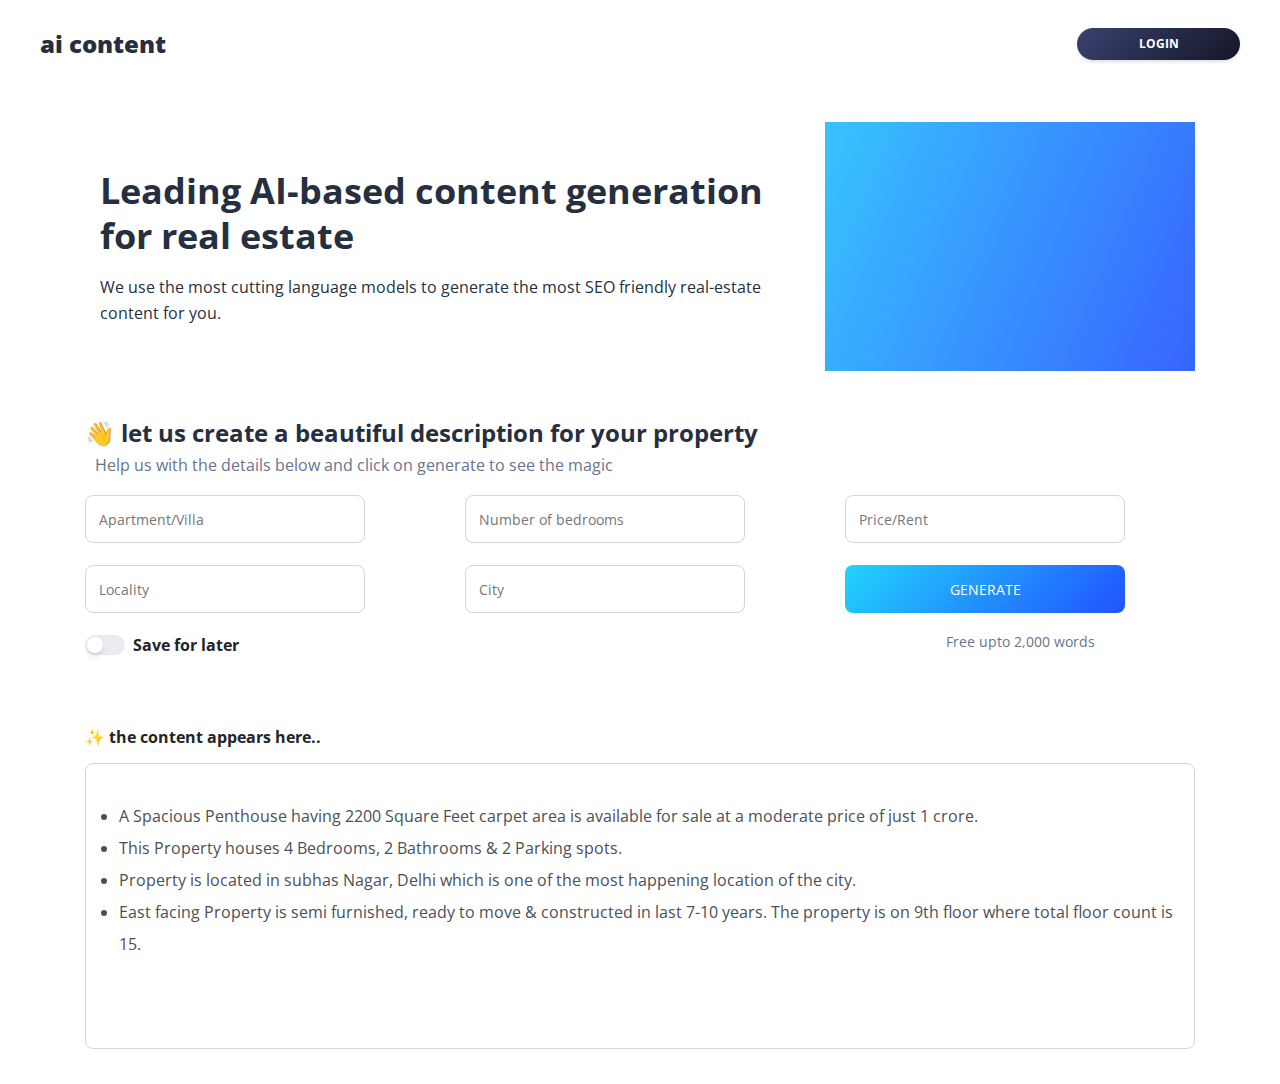
==== aicontent.html @ 3b6623f3 "ai_content" ====
<!DOCTYPE html>
<html lang="en">

<head>
    <meta charset="utf-8" />
    <meta http-equiv="X-UA-Compatible" content="IE=edge" />
    <meta name="viewport" content="width=device-width, minimum-scale=1, initial-scale=1, shrink-to-fit=no" />

    <title>
       PropVR
    </title>

    <meta name="format-detection" content="telephone=no" />
    <meta name="msapplication-tap-highlight" content="no" />
    <meta name="theme-color" content="#000" />

    <meta name="description" content="" />
    <meta name="author" content="Patrick David" />

    <!-- Favicons -->
    <link rel="icon shortcut" href="assets/img/favicon-32.png" sizes="16x16" type="image/png" />
    <link rel="icon" href="assets/img/favicon-32.png" sizes="32x32" type="image/png" />
    <link rel="icon" href="assets/img/favicon-48.png" sizes="48x48" type="image/png" />
    <link rel="icon" href="assets/img/favicon-62.png" sizes="62x62" type="image/png" />
    <link rel="icon" href="assets/img/favicon-96.png" sizes="96x96" type="image/png" />

    <!-- Canonical -->
    <link rel="canonical" href="/" />

    <!-- Open Graph -->
    <meta property="og:image" content="" />
    <meta property="og:title" content="" />
    <meta property="og:description" content="" />
    <meta property="og:url" content="" />

    <!-- Twitter -->
    <meta name="twitter:card" content="summary" />
    <meta name="twitter:site" content="" />
    <meta name="twitter:creator" content="" />
    <meta name="twitter:url" content="" />
    <meta name="twitter:title" content="" />
    <meta name="twitter:description" content="" />
    <meta name="twitter:image" content="" />

    <!-- Custom css -->
    <link href="https://fonts.googleapis.com/css?family=Open Sans" rel="stylesheet">
    <link rel="stylesheet" href="assets/css/style.css" />
    <!-- <link rel="stylesheet" href="assets/css/custom.css" /> -->
    <style>
    html,body,p,[class|="btn"],h1, .h1, h2, .h2, h3, .h3, h4, .h4, h5, .h5, h6, .h6,span{
        font-family: 'Open Sans';
        font-weight: bold !important;
        background-color: #fff !important;
    }

#header{
    height: 87px;
    display: flex;
    align-items: center;
    margin-bottom: 20px;
}

/* .row{
    width: 100%;
    margin: 0;
} */

.login_btn{
    background: linear-gradient(135deg, #3A416F 0%, #141727 100%);
    box-shadow: 0px 3px 5px -1px rgb(0 0 0 / 9%), 0px 2px 3px -1px rgb(0 0 0 / 7%);
    border-radius: 16px;
    font-weight: bold;
    font-size: 12px;
    line-height: 12px;
    color: #fff;
    padding: 8px 32px 8px 32px;
    width: 163px;
    height: 32px;
    display: flex;
    align-items: center;
    cursor: pointer;
    justify-content: center;
}
.heading{
    font-weight: 800 !important;
    font-size: 24px;
    color: #252F40;
}

@media only screen and (min-width:425px){
    .heading_mid{
        display: block !important;
    }
}

.title_content{
    font-size: 36px;
    line-height: 45px;
    color: #252F40;
    padding-bottom: 16px;
}

.title_content1{
    font-size: 16px;
line-height: 26px;
font-weight: normal !important;
color: #252F40;
}
.curve_div{
    background-image: url(https://demos.creative-tim.com/soft-ui-design-system-pro/assets/img/curved-images/curved5.jpg);
    position: relative;
    transform: translateY(-119px) scaleY(2);
    height: 249px;
}
.h-100{
    height: 100% !important;
}

.w-100{
    width: 100 !important;
}
.z-index-2 {
    z-index: 2!important;
}
.top-0 {
    top: 0!important;
}
.start-0 {
    left: 0!important;
}
.position-absolute {
    position: absolute!important;
}
.ms-n2 {
    margin-left: -.5rem!important;
}
.mask {
    position: absolute;
    background-position: 50%;
    top: 0;
    left: 0;
    width: 100%;
    height: 100%;
    opacity: .8;
    background-image: linear-gradient(310deg,#2152ff,#21d4fd);
    opacity: .9!important;
}

.bg-cover{
    background-size: cover;
}
@media only screen and (min-width:767px) and (max-width:991.95px){
    .input_row{
        flex-direction: column;
        align-items: center;
    }
}
@media only screen and (min-width:767px){
    .input_box_div{
        padding-bottom: 22px;
    }
}
.input_box{
    background: #FFFFFF;
    border: 1px solid #D2D6DA;
    box-sizing: border-box;
    border-radius: 8px;
    height: 48px;
    width: 280px;
    padding: 13px;
    color: #495057;
    font-size: 14px;
    line-height: 7px;
    font-weight: normal !important;
}

.input_box:focus,.input_box:focus-visible{
    border: 1px solid #E293D3;
    box-sizing: border-box;
    box-shadow: 0px 0px 0px 2px #E9AEDE;
    border-radius: 8px;
    outline: none;
}

.generate_btn{
    width: 280px;
    height: 48px;
    background: linear-gradient(135deg, #21D4FD 0%, #2152FF 100%);
    /* box-shadow: 0px 4px 7px -1px rgba(0, 0, 0, 0.11), 0px 2px 4px -1px rgba(0, 0, 0, 0.07); */
    border-radius: 8px;
    padding: 14px 100px;
    color: #fff;
    font-size: 14px;
    line-height: 7px;
    font-weight: normal !important;
    cursor: pointer;
}
.generate_btn:hover,.generate_btn:active ,.generate_btn:focus{
    background: linear-gradient(135deg, #21D4FD 0%, #2152FF 100%);
    box-shadow: 0px 3px 5px -1px rgba(0, 0, 0, 0.09), 0px 2px 3px -1px rgba(0, 0, 0, 0.07);
    border-radius: 8px;
    outline: none !important;
}

.input_toggle_box{
    border: 1px solid #e9ecef;
    position: relative;
    background-color: rgba(58,65,111,.1);
    height: 20px;
    width: 40px;
    appearance: none;
    background-image: none;
    background-position: 0;
    border-radius: 10px;
    transition: background-color .25s ease,border-color .25s ease,background-position .15s ease-in-out,opacity .15s ease-out,box-shadow .15s ease-in-out;
}

.input_toggle_box:after{
    transition: transform .25s ease-in-out,background-color .25s ease-in-out;
    content: "";
    width: 1rem;
    height: 1rem;
    border-radius: 50%;
    position: absolute;
    background-color: #fff;
    transform: translateX(1px);
    box-shadow: 0 0.25rem 0.375rem -0.0625rem hsl(0deg 0% 8% / 12%), 0 0.125rem 0.25rem -0.0625rem hsl(0deg 0% 8% / 7%);
    top: 1px;
}
.input_toggle_box:checked:after{
    transform: translateX(21px);
}
.input_toggle_box:checked{
    background: rgba(58, 65, 111, 0.95);
    border-radius: 10px;
}
.ai_content_ul{
    list-style: disc;
    line-height: 32px;
    padding: 18px 10px 80px 13px;
    color: #495057;
    font-size: 16px;
    font-weight: 400 !important;
}
.keywords{
    font-size: 14px;
    font-weight: normal !important;
    color: #67748E;
}

.ul_border{
    border: 1px solid #D2D6DA;
    border-radius: 8px;
    padding: 18px 10px 8px 20px;
    margin-top: 18px;
    margin-bottom: 20px;
}
</style>

 </head>

<body  class="visible">
    <!--  Main Wrap  -->
    <div id="main-wrap">
        <!--  Header & Menu  -->
        <header id="header">
            <div style="width:100%" class="wrap-header--padding-lg">
                <div class="row" style="align-items: center;flex-wrap: nowrap;">
                    <div class="col-md-2">
                        <div class="heading">ai content</div>
                    </div>
                    <div style="display: none;" class="col-md-7 heading_mid"></div>
                    <div class="col-md-3" style="display: flex;justify-content: flex-end;">
                        <div class="login_btn">
                            LOGIN
                        </div>
                    </div>
                </div> 
            </div>
        </header>
        <!--  END Header & Menu  -->
        <div class="page-content">
            <section data-padding="col" >
                <div class="container">
                    <div class="card">
                        <div class="row" style="width: 100%;margin: 0;align-items: center;">
                            <div class="col-md-8">
                                <div class="title_content">Leading AI-based content generation
                                                    for real estate
                                </div>
                                <div class="title_content1">
                                                    We use the most cutting language models to generate the most SEO friendly real-estate content for you.
                                </div>
                            </div>
                            <div class="col-md-4" style="overflow: hidden;padding: 0;">
                                <div class="col-md-12 position-relative bg-cover px-0 curve_div">
                                    <div class="position-absolute z-index-2 w-100 h-100 top-0 start-0 d-lg-block d-none">
                                                        <img src="https://demos.creative-tim.com/soft-ui-design-system-pro/assets/img/wave-1.svg" class="h-100 ms-n2" alt="vertical-wave">
                                    </div>
                                    <div class="z-index-2 text-center d-flex h-100 w-100 d-flex m-auto justify-content-center">
                                        <div class="mask"></div>    
                                    </div>
                            </div>
                        </div>
                    </div>
                </div>
                    <div class="row" data-padding="xstop">
                        <div class="col-md-12">
                            <div style="font-size: 24px;color: #252F40;">
                                👋  let us create a beautiful description for your property</div>
                        </div>
                        <div class="col-md-12">
                           <div style="font-size: 16px;padding-top: 12px;margin-left: 10px" class=" keywords">
                            Help us with the details below and click on generate to see the magic
                           </div> 
                        </div>
                    </div>
                    <div style="padding-top: 22px;padding-bottom: 22px;"  class="row input_row">
                        <div class="col-md-4 input_box_div">
                            <input class="input_box" placeholder="Apartment/Villa" type="text"/>
                        </div>
                        <div class="col-md-4 input_box_div">
                            <input class="input_box" placeholder="Number of bedrooms" type="text"/>
                        </div>
                        <div class="col-md-4 input_box_div">
                            <input class="input_box" placeholder="Price/Rent" type="text"/>
                        </div>

                        <div class="col-md-4 input_box_div">
                            <input class="input_box" placeholder="Locality" type="text"/>
                        </div>
                        <div class="col-md-4 input_box_div">
                            <input class="input_box" placeholder="City" type="text"/>
                        </div>
                        <div class="col-md-4 input_box_div">
                            <button class="generate_btn">GENERATE</button>
                        </div>
                        <div class="col-md-12">
                            <div class="row">
                                <div class="col-md-8">
                                        <input class="input_toggle_box" type="checkbox" id="flexSwitchCheckDefault">
                                        <label style="transform: translate(4px,-4px);" class="form-check-label" for="flexSwitchCheckDefault">Save for later</label></div><div class="col-md-4">
                                            <div class="keywords text-center">Free upto 2,000 words</div>
                                        </div>
                                    </div>
                                </div>
                    </div>
                  

                    <div class="row" data-padding="xstop">
                        <div class="col-md-12">
                            <div>✨ the content appears here..</div>
                        </div>
                        <div class="col-md-12">
                            <div class="ul_border">
                                <ul class="ai_content_ul">
                                    <li>A Spacious Penthouse having 2200 Square Feet carpet area is available for sale at a moderate price of just 1 crore. </li>
                                    <li> This Property houses 4 Bedrooms, 2 Bathrooms & 2 Parking spots. </li>
                                    <li> Property is located in subhas Nagar, Delhi which is one of the most happening location of the city. </li>
                                    <li>East facing Property is semi furnished, ready to move & constructed in last 7-10 years. The property is on 9th floor where total floor count is 15.</li>
                                </ul>
                            </div>
                           
                        </div>
                    </div>
                </div>
            </section>
        </div>
    </div>
    <!--  END: Main Wrap  -->
    <!--  Scripts  -->
<script src="https://cdn.propvr.tech/js/jquery-3.3.1.min.js"></script>
<script src="assets/js/elements.js"></script>


</body>
</html>
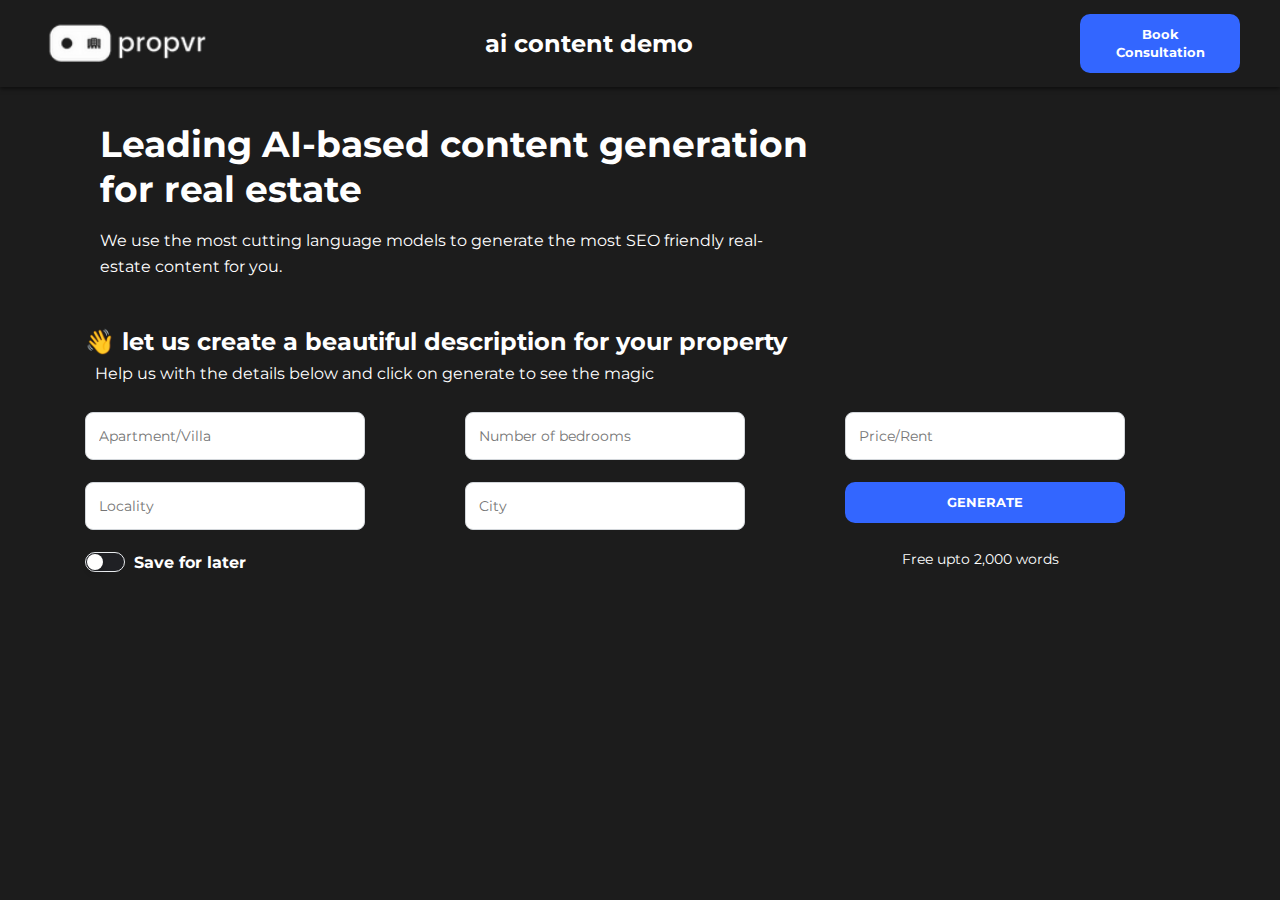
==== commit 8ca60d8f: "folder arrangement" ====
--- a/aicontent.html
+++ b/aicontent.html
@@ -43,48 +43,113 @@
     <meta name="twitter:image" content="" />
 
     <!-- Custom css -->
-    <link href="https://fonts.googleapis.com/css?family=Open Sans" rel="stylesheet">
+    <link href="https://fonts.googleapis.com/css2?family=Montserrat&display=swap" rel="stylesheet">
+    <link rel="stylesheet" href="https://cdn.propvr.tech/css/owl.css">
     <link rel="stylesheet" href="assets/css/style.css" />
     <!-- <link rel="stylesheet" href="assets/css/custom.css" /> -->
     <style>
-    html,body,p,[class|="btn"],h1, .h1, h2, .h2, h3, .h3, h4, .h4, h5, .h5, h6, .h6,span{
-        font-family: 'Open Sans';
-        font-weight: bold !important;
-        background-color: #fff !important;
-    }
+        html,body,p,[class|="btn"],h1, .h1, h2, .h2, h3, .h3, h4, .h4, h5, .h5, h6, .h6,span{
+    font-family: 'Montserrat';
+    font-weight: bold !important;
+    background-color: #1c1c1c !important;
+}
 
 #header{
     height: 87px;
+    background-color: #1c1c1c;
+    -webkit-box-shadow: 0 2px 4px 0 rgb(0 0 0 / 50%);
     display: flex;
     align-items: center;
     margin-bottom: 20px;
 }
-
-/* .row{
-    width: 100%;
-    margin: 0;
-} */
-
-.login_btn{
-    background: linear-gradient(135deg, #3A416F 0%, #141727 100%);
-    box-shadow: 0px 3px 5px -1px rgb(0 0 0 / 9%), 0px 2px 3px -1px rgb(0 0 0 / 7%);
-    border-radius: 16px;
-    font-weight: bold;
-    font-size: 12px;
-    line-height: 12px;
-    color: #fff;
-    padding: 8px 32px 8px 32px;
-    width: 163px;
-    height: 32px;
-    display: flex;
-    align-items: center;
-    cursor: pointer;
-    justify-content: center;
-}
+ .book_consult{
+            width: 160px;
+            font-size: 13px;
+            padding: 12px 16px;
+            background: #3366ff;
+            text-align: center;
+            color: #ffff;
+            border-radius: 10px;
+            line-height: 1.33;
+            cursor: pointer;
+            font-weight: bold;
+            outline: none !important;
+ }
+    
+.btn_margin{
+    margin-left: 5px;
+    margin-right: 5px;
+    font-size: 14px;
+    padding: 0 !important;
+    border: 1px solid  #979797 !important;
+    color: #ffffff !important;
+    font-weight: normal !important;
+}
+      .url_input{
+        border-radius: 10px;
+        border: solid 1px #e4e9f2;
+        width: 100%;
+        height: 48px;
+        padding-left: 20px;
+        outline: none;
+        padding-right: 90px;
+      }
+
+.url_go_btn{
+        width: 68px;
+        font-size: 12px;
+        position: relative;
+        float: right;
+        top: -44px;
+        right: 10px;
+        height: 41px;
+         padding: 0;
+}
+
+
+
+@media only screen and (max-width:991.5px){
+    .navbar-brand>img{
+       width: 100px !important; 
+    }
+}
+
+.input_error{
+    border: solid 2px #ff4040 !important;
+}
+
+@media only screen and (max-width:562px){
+    .book_consult_div{
+        display: none !important;
+    }
+
+    .book_consult_mobile1{
+        display: flex !important;
+    }
+
+    #header{
+        margin-bottom:0px;
+    }
+}
+
+@media only screen and (min-width:768px) and (max-width:780px){
+    .book_consult_div{
+        display: block !important;
+    }
+
+}
+.book_consult_mobile{
+    float: right;
+    margin-top: 20px;
+    margin-right: 20px;
+}
+
+
+
 .heading{
     font-weight: 800 !important;
     font-size: 24px;
-    color: #252F40;
+    color: #fff;
 }
 
 @media only screen and (min-width:425px){
@@ -96,7 +161,7 @@
 .title_content{
     font-size: 36px;
     line-height: 45px;
-    color: #252F40;
+    color: #fff;
     padding-bottom: 16px;
 }
 
@@ -104,51 +169,10 @@
     font-size: 16px;
 line-height: 26px;
 font-weight: normal !important;
-color: #252F40;
-}
-.curve_div{
-    background-image: url(https://demos.creative-tim.com/soft-ui-design-system-pro/assets/img/curved-images/curved5.jpg);
-    position: relative;
-    transform: translateY(-119px) scaleY(2);
-    height: 249px;
-}
-.h-100{
-    height: 100% !important;
-}
-
-.w-100{
-    width: 100 !important;
-}
-.z-index-2 {
-    z-index: 2!important;
-}
-.top-0 {
-    top: 0!important;
-}
-.start-0 {
-    left: 0!important;
-}
-.position-absolute {
-    position: absolute!important;
-}
-.ms-n2 {
-    margin-left: -.5rem!important;
-}
-.mask {
-    position: absolute;
-    background-position: 50%;
-    top: 0;
-    left: 0;
-    width: 100%;
-    height: 100%;
-    opacity: .8;
-    background-image: linear-gradient(310deg,#2152ff,#21d4fd);
-    opacity: .9!important;
-}
-
-.bg-cover{
-    background-size: cover;
-}
+color: #fff ;
+}
+
+
 @media only screen and (min-width:767px) and (max-width:991.95px){
     .input_row{
         flex-direction: column;
@@ -175,31 +199,11 @@
 }
 
 .input_box:focus,.input_box:focus-visible{
-    border: 1px solid #E293D3;
+    border: 1px solid #3366ff;
     box-sizing: border-box;
-    box-shadow: 0px 0px 0px 2px #E9AEDE;
+    box-shadow: 0px 0px 0px 2px #3366ff;
     border-radius: 8px;
     outline: none;
-}
-
-.generate_btn{
-    width: 280px;
-    height: 48px;
-    background: linear-gradient(135deg, #21D4FD 0%, #2152FF 100%);
-    /* box-shadow: 0px 4px 7px -1px rgba(0, 0, 0, 0.11), 0px 2px 4px -1px rgba(0, 0, 0, 0.07); */
-    border-radius: 8px;
-    padding: 14px 100px;
-    color: #fff;
-    font-size: 14px;
-    line-height: 7px;
-    font-weight: normal !important;
-    cursor: pointer;
-}
-.generate_btn:hover,.generate_btn:active ,.generate_btn:focus{
-    background: linear-gradient(135deg, #21D4FD 0%, #2152FF 100%);
-    box-shadow: 0px 3px 5px -1px rgba(0, 0, 0, 0.09), 0px 2px 3px -1px rgba(0, 0, 0, 0.07);
-    border-radius: 8px;
-    outline: none !important;
 }
 
 .input_toggle_box{
@@ -231,31 +235,40 @@
     transform: translateX(21px);
 }
 .input_toggle_box:checked{
-    background: rgba(58, 65, 111, 0.95);
+    background:#3366ff;
     border-radius: 10px;
 }
+
+
 .ai_content_ul{
     list-style: disc;
     line-height: 32px;
     padding: 18px 10px 80px 13px;
-    color: #495057;
+    color: #fff;
     font-size: 16px;
     font-weight: 400 !important;
 }
 .keywords{
     font-size: 14px;
     font-weight: normal !important;
-    color: #67748E;
+    color: #fff;
 }
 
 .ul_border{
-    border: 1px solid #D2D6DA;
+    border: 1px solid #fff;
     border-radius: 8px;
     padding: 18px 10px 8px 20px;
     margin-top: 18px;
     margin-bottom: 20px;
 }
+@media only screen and (min-width:1200px){
+    .free_text{
+        margin-left: -80px;
+        }
+}
+
 </style>
+
 
  </head>
 
@@ -267,13 +280,15 @@
             <div style="width:100%" class="wrap-header--padding-lg">
                 <div class="row" style="align-items: center;flex-wrap: nowrap;">
                     <div class="col-md-2">
-                        <div class="heading">ai content</div>
-                    </div>
-                    <div style="display: none;" class="col-md-7 heading_mid"></div>
-                    <div class="col-md-3" style="display: flex;justify-content: flex-end;">
-                        <div class="login_btn">
-                            LOGIN
-                        </div>
+                        <a class="navbar-brand" href="/">
+                            <img style="width: 170px;" src="assets/img/logo/logo.webp">
+                        </a>
+                    </div>
+                    <div class="col-md-7 text-center" style="font-size: 24px;color: #ffff;">
+                        <div>ai content demo</div>
+                    </div>
+                    <div class="col-md-3 book_consult_div" style="display: flex;justify-content: flex-end;">
+                        <div class="book_consult">Book Consultation</div>
                     </div>
                 </div> 
             </div>
@@ -282,31 +297,24 @@
         <div class="page-content">
             <section data-padding="col" >
                 <div class="container">
-                    <div class="card">
-                        <div class="row" style="width: 100%;margin: 0;align-items: center;">
-                            <div class="col-md-8">
-                                <div class="title_content">Leading AI-based content generation
-                                                    for real estate
-                                </div>
-                                <div class="title_content1">
-                                                    We use the most cutting language models to generate the most SEO friendly real-estate content for you.
-                                </div>
-                            </div>
-                            <div class="col-md-4" style="overflow: hidden;padding: 0;">
-                                <div class="col-md-12 position-relative bg-cover px-0 curve_div">
-                                    <div class="position-absolute z-index-2 w-100 h-100 top-0 start-0 d-lg-block d-none">
-                                                        <img src="https://demos.creative-tim.com/soft-ui-design-system-pro/assets/img/wave-1.svg" class="h-100 ms-n2" alt="vertical-wave">
-                                    </div>
-                                    <div class="z-index-2 text-center d-flex h-100 w-100 d-flex m-auto justify-content-center">
-                                        <div class="mask"></div>    
-                                    </div>
+
+                    <div class="row book_consult_mobile1" style="display: none;justify-content: flex-end;margin-bottom: 20px;">
+                        <div class="book_consult book_consult_mobile">Book Consultation</div>
+                    </div>
+
+                    <div class="row" style="width: 100%;margin: 0;align-items: center;">
+                        <div class="col-md-8">
+                            <div class="title_content">Leading AI-based content generation
+                                                for real estate
+                            </div>
+                            <div class="title_content1">
+                                                We use the most cutting language models to generate the most SEO friendly real-estate content for you.
                             </div>
                         </div>
-                    </div>
-                </div>
-                    <div class="row" data-padding="xstop">
+                     </div>
+                     <div class="row" data-padding="xstop">
                         <div class="col-md-12">
-                            <div style="font-size: 24px;color: #252F40;">
+                            <div style="font-size: 24px;color: #fff;">
                                 👋  let us create a beautiful description for your property</div>
                         </div>
                         <div class="col-md-12">
@@ -315,50 +323,57 @@
                            </div> 
                         </div>
                     </div>
-                    <div style="padding-top: 22px;padding-bottom: 22px;"  class="row input_row">
-                        <div class="col-md-4 input_box_div">
-                            <input class="input_box" placeholder="Apartment/Villa" type="text"/>
-                        </div>
-                        <div class="col-md-4 input_box_div">
-                            <input class="input_box" placeholder="Number of bedrooms" type="text"/>
-                        </div>
-                        <div class="col-md-4 input_box_div">
-                            <input class="input_box" placeholder="Price/Rent" type="text"/>
-                        </div>
-
-                        <div class="col-md-4 input_box_div">
-                            <input class="input_box" placeholder="Locality" type="text"/>
-                        </div>
-                        <div class="col-md-4 input_box_div">
-                            <input class="input_box" placeholder="City" type="text"/>
-                        </div>
-                        <div class="col-md-4 input_box_div">
-                            <button class="generate_btn">GENERATE</button>
+                    <form id="ai_content_generate">
+                    <div style="padding-top: 30px;padding-bottom: 30px;"  class="row input_row">
+                       
+                            <div class="col-md-4 input_box_div">
+                                <input id="apartment" class="input_box" placeholder="Apartment/Villa" type="text" required/>
+                            </div>
+                            <div class="col-md-4 input_box_div">
+                                <input id="bedrooms" class="input_box" placeholder="Number of bedrooms" type="text" required/>
+                            </div>
+                            <div class="col-md-4 input_box_div">
+                                <input id="price" class="input_box" placeholder="Price/Rent" type="text" required/>
+                            </div>
+    
+                            <div class="col-md-4 input_box_div">
+                                <input id="locality" class="input_box" placeholder="Locality" type="text" required/>
+                            </div>
+                            <div class="col-md-4 input_box_div">
+                                <input id="city" class="input_box" placeholder="City" type="text" required/>
+                            </div>
+                            <div class="col-md-4 input_box_div">
+                                <button type="submit" id="generate_btn" style="width:280px" class="book_consult">GENERATE</button>
+                            </div>
+                            <div class="col-md-12">
+                                <div class="row">
+                                    <div class="col-md-8">
+                                            <input class="input_toggle_box" type="checkbox" id="flexSwitchCheckDefault">
+                                            <label style="transform: translate(4px,-4px);color:#fff" class="form-check-label" for="flexSwitchCheckDefault">Save for later</label></div><div class="col-md-4">
+                                                <div class="free_text keywords text-center">Free upto 2,000 words</div>
+                                            </div>
+                                        </div>
+                            </div>
+                       
+                        
+                    </div>
+                </form>
+
+                    <div style="display: none;" class="row" id="resultant_content" data-padding="xstop">
+                        <div class="col-md-12">
+                            <div style="color:#fff">✨ the content appears here..</div>
                         </div>
                         <div class="col-md-12">
-                            <div class="row">
-                                <div class="col-md-8">
-                                        <input class="input_toggle_box" type="checkbox" id="flexSwitchCheckDefault">
-                                        <label style="transform: translate(4px,-4px);" class="form-check-label" for="flexSwitchCheckDefault">Save for later</label></div><div class="col-md-4">
-                                            <div class="keywords text-center">Free upto 2,000 words</div>
-                                        </div>
-                                    </div>
-                                </div>
-                    </div>
-                  
-
-                    <div class="row" data-padding="xstop">
-                        <div class="col-md-12">
-                            <div>✨ the content appears here..</div>
-                        </div>
-                        <div class="col-md-12">
-                            <div class="ul_border">
-                                <ul class="ai_content_ul">
-                                    <li>A Spacious Penthouse having 2200 Square Feet carpet area is available for sale at a moderate price of just 1 crore. </li>
-                                    <li> This Property houses 4 Bedrooms, 2 Bathrooms & 2 Parking spots. </li>
-                                    <li> Property is located in subhas Nagar, Delhi which is one of the most happening location of the city. </li>
-                                    <li>East facing Property is semi furnished, ready to move & constructed in last 7-10 years. The property is on 9th floor where total floor count is 15.</li>
+                            <div style="display: none;" class="ul_border">
+                                <ul id="ai_content_ul" class="ai_content_ul">
+                                  
                                 </ul>
+                            </div>
+                            <div id="loader" style="display: none;margin-top: 20px;">
+                                <p style="font-weight: 600 !important;font-size: 0.7rem;margin: 0px;color: #000;width: 100%;text-align: center;position: absolute;top: 5%;background-color: transparent !important;left: -2%;">
+                                    Hang in there while we do the magic ...
+                                </p>
+                                <img style="width: 100%;height: 100%;border-radius: 20px;max-height: 400px;max-width: 400px;margin: auto;display: flex;" src="https://cdn.glitch.com/e9869345-d55e-432f-82bd-198d1a56feb8%2Fanimation.gif?v=1614169555763">  
                             </div>
                            
                         </div>
@@ -366,12 +381,78 @@
                 </div>
             </section>
         </div>
+
+      
+       
     </div>
+
+    
+
     <!--  END: Main Wrap  -->
     <!--  Scripts  -->
 <script src="https://cdn.propvr.tech/js/jquery-3.3.1.min.js"></script>
 <script src="assets/js/elements.js"></script>
-
-
+<script>
+
+$('#ai_content_generate').submit(function(e){
+    e.preventDefault();
+    $('#resultant_content').show();
+    $('#loader').show();
+    $('#generate_btn').attr('disabled',true);
+    var data = {
+                "id": 11,
+                "type": "sale",
+                "keyword": "Luxurious",
+                "bedrooms": $('#bedrooms').val(),
+                "bathroom": "2",
+                "parking": "1",
+                "furnishing": "semi furnished",
+                "price": $('#price').val(),
+                "area": "1900",
+                "area_type": "carpet",
+                "locality": $('#locality').val(),
+                "city": $('#city').val(),
+                "project": "Gera Greens",
+                "facing": "west",
+                "status": "ready to move",
+                "old": "5",
+                "floor_count": "5",
+                "floor_location": "1",
+                "unit": "",
+                "amenities": ""
+                }
+            var xhr = new XMLHttpRequest();
+            xhr.withCredentials = true;
+            xhr.addEventListener("readystatechange", function() {
+                if(this.readyState === 4) {
+            
+                var result = JSON.parse(this.responseText);
+                var content = JSON.stringify(result.Description);
+                    content = content.split('\\n');
+                    
+                    if((content[0].substring(0,1))==='"'){
+                    content[0] = content[0].substring(1,content[0].length)
+                    }
+                    
+                    if(content[content.length-1].substring(content[content.length-1].length-1,content[content.length-1].length)==='"'){
+                    content[content.length-1] = content[content.length-1].substring(0,content[content.length-1].length-1)
+                    }
+                    document.getElementById('ai_content_ul').innerHTML='';
+                    for(var i in content){
+                    document.getElementById('ai_content_ul').innerHTML+=`<li>`+content[i]+`</li>`
+                    }
+                    $('.ul_border').show();
+                    $('#loader').hide();
+                    $('#generate_btn').attr('disabled',false);
+                }else{
+                    $('#generate_btn').attr('disabled',false); 
+                }
+            });
+            xhr.open("POST", "https://sqy-gpt3-content1.herokuapp.com/listing-content1");        
+            xhr.send(JSON.stringify(data));  
+    
+})
+</script>
 </body>
+
 </html>